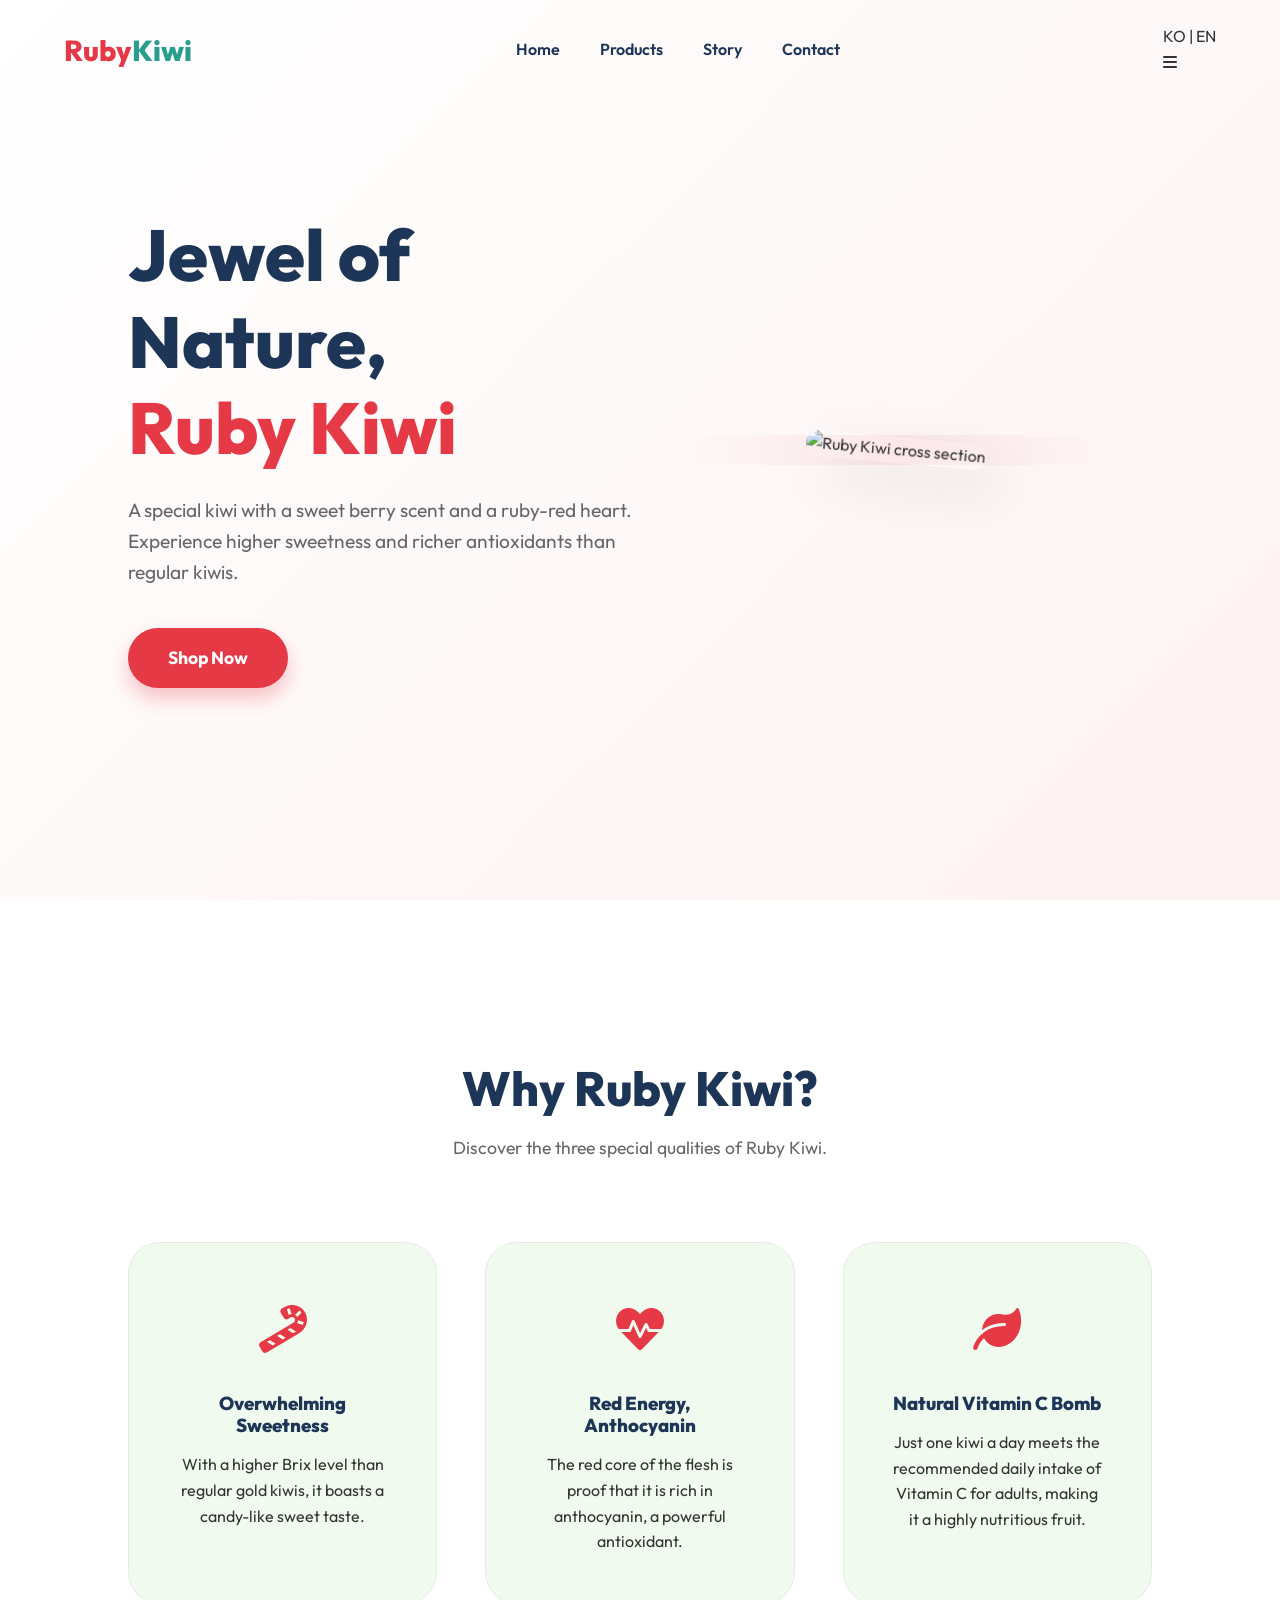
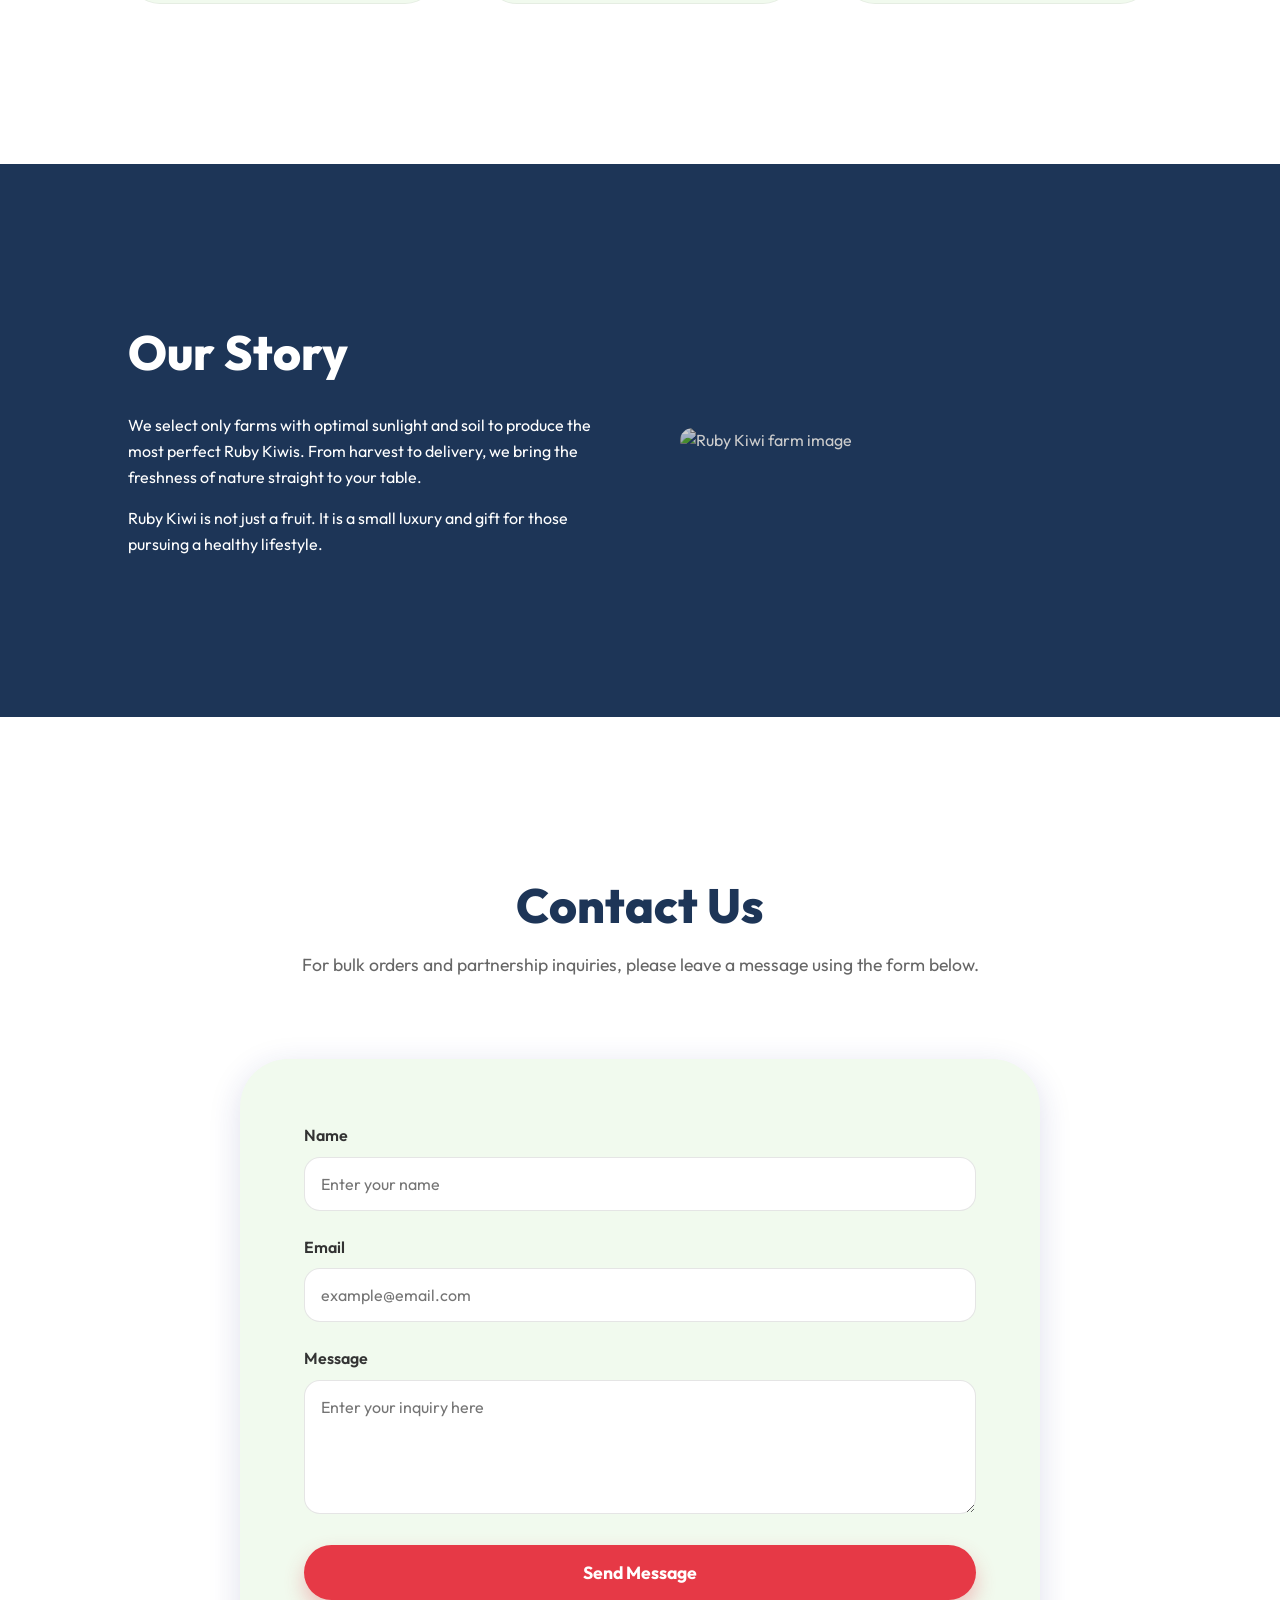
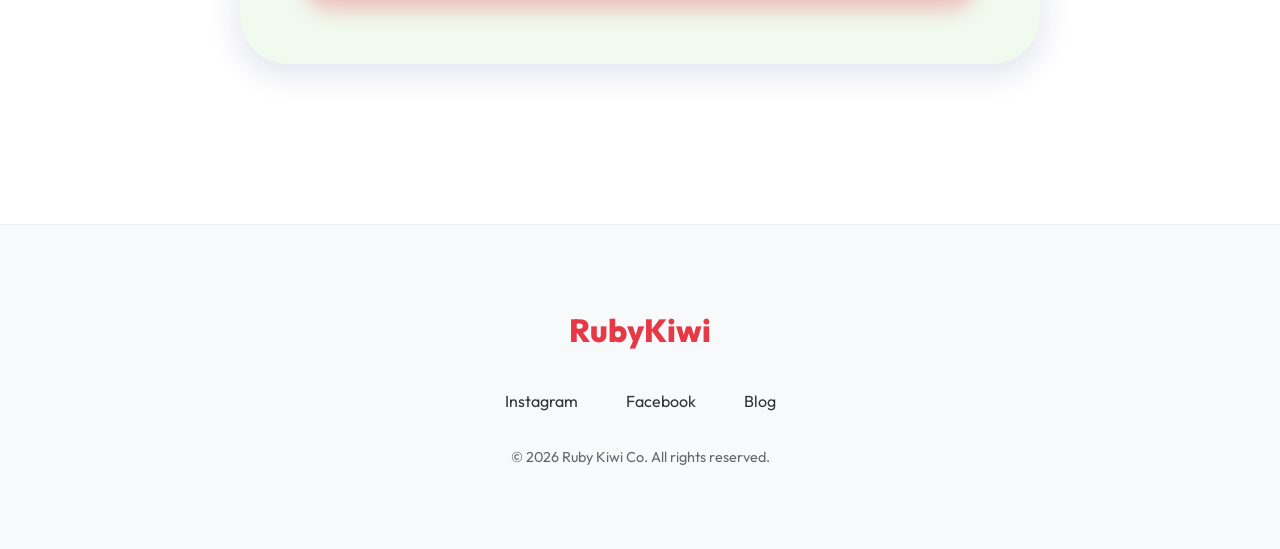
==== index_en.html @ b55314b8 "Add files via upload" ====
<!DOCTYPE html>
<html lang="en">
<head>
    <meta charset="UTF-8">
    <meta name="viewport" content="width=device-width, initial-scale=1.0">
    <title>Ruby Kiwi - Red Jewel from Nature</title>
    <meta name="description" content="Discover premium Ruby Kiwi with sweet berry aroma, ruby-red flesh, and full of nutrition.">
    <link rel="stylesheet" href="style.css">
    <link rel="stylesheet" href="https://cdnjs.cloudflare.com/ajax/libs/font-awesome/6.0.0/css/all.min.css">
</head>
<body>
    <!-- Header -->
    <header id="header">
        <a href="index_en.html" class="logo">Ruby<span>Kiwi</span></a>
        <nav id="nav-menu">
            <ul>
                <li><a href="#home">Home</a></li>
                <li><a href="#products">Products</a></li>
                <li><a href="#story">Story</a></li>
                <li><a href="#contact">Contact</a></li>
            </ul>
        </nav>
        <div class="header-controls">
            <div class="lang-switch">
                <a href="index.html">KO</a>
                <span>|</span>
                <a href="index_en.html" class="active">EN</a>
            </div>
            <div class="menu-toggle" id="mobile-menu">
                <i class="fas fa-bars"></i>
            </div>
        </div>
    </header>

    <!-- Hero Section -->
    <section class="hero" id="home">
        <div class="hero-content">
            <h1>Jewel of Nature,<br><span>Ruby Kiwi</span></h1>
            <p>A special kiwi with a sweet berry scent and a ruby-red heart. <br>Experience higher sweetness and richer antioxidants than regular kiwis.</p>
            <a href="#products" class="btn">Shop Now</a>
        </div>
        <div class="hero-image">
            <img src="assets/hero.png" alt="Ruby Kiwi cross section">
        </div>
    </section>

    <!-- Features Section -->
    <section class="features" id="products">
        <div class="section-title">
            <h2>Why Ruby Kiwi?</h2>
            <p>Discover the three special qualities of Ruby Kiwi.</p>
        </div>
        <div class="features-grid">
            <div class="feature-card">
                <div class="feature-icon"><i class="fas fa-candy-cane"></i></div>
                <h3>Overwhelming Sweetness</h3>
                <p>With a higher Brix level than regular gold kiwis, it boasts a candy-like sweet taste.</p>
            </div>
            <div class="feature-card">
                <div class="feature-icon"><i class="fas fa-heartbeat"></i></div>
                <h3>Red Energy, Anthocyanin</h3>
                <p>The red core of the flesh is proof that it is rich in anthocyanin, a powerful antioxidant.</p>
            </div>
            <div class="feature-card">
                <div class="feature-icon"><i class="fas fa-leaf"></i></div>
                <h3>Natural Vitamin C Bomb</h3>
                <p>Just one kiwi a day meets the recommended daily intake of Vitamin C for adults, making it a highly nutritious fruit.</p>
            </div>
        </div>
    </section>

    <!-- Story Section -->
    <section class="story" id="story">
        <div class="story-content">
            <h2>Our Story</h2>
            <p>We select only farms with optimal sunlight and soil to produce the most perfect Ruby Kiwis. From harvest to delivery, we bring the freshness of nature straight to your table.</p>
            <p style="margin-top: 1rem;">Ruby Kiwi is not just a fruit. It is a small luxury and gift for those pursuing a healthy lifestyle.</p>
        </div>
        <div class="story-image">
            <img src="assets/hero.png" alt="Ruby Kiwi farm image" style="filter: brightness(0.8);">
        </div>
    </section>

    <!-- Contact Section -->
    <section class="contact" id="contact">
        <div class="section-title">
            <h2>Contact Us</h2>
            <p>For bulk orders and partnership inquiries, please leave a message using the form below.</p>
        </div>
        <div class="contact-container">
            <form>
                <div class="form-group">
                    <label for="name">Name</label>
                    <input type="text" id="name" placeholder="Enter your name">
                </div>
                <div class="form-group">
                    <label for="email">Email</label>
                    <input type="email" id="email" placeholder="example@email.com">
                </div>
                <div class="form-group">
                    <label for="message">Message</label>
                    <textarea id="message" rows="5" placeholder="Enter your inquiry here"></textarea>
                </div>
                <button type="submit" class="btn" style="width: 100%; border: none; cursor: pointer;">Send Message</button>
            </form>
        </div>
    </section>

    <!-- Footer -->
    <footer>
        <div class="footer-logo">Ruby<span>Kiwi</span></div>
        <div class="footer-links">
            <a href="#">Instagram</a>
            <a href="#">Facebook</a>
            <a href="#">Blog</a>
        </div>
        <p class="copyright">&copy; 2026 Ruby Kiwi Co. All rights reserved.</p>
    </footer>

    <script>
        // Header scroll effect
        window.addEventListener('scroll', () => {
            const header = document.getElementById('header');
            if (window.scrollY > 50) {
                header.classList.add('scrolled');
            } else {
                header.classList.remove('scrolled');
            }
        });

        // Smooth scroll for navigation
        document.querySelectorAll('a[href^="#"]').forEach(anchor => {
            anchor.addEventListener('click', function (e) {
                e.preventDefault();
                document.querySelector(this.getAttribute('href')).scrollIntoView({
                    behavior: 'smooth'
                });
            });
        });

        // Mobile Menu Toggle
        const mobileMenu = document.getElementById('mobile-menu');
        const navMenu = document.getElementById('nav-menu');
        
        if (mobileMenu && navMenu) {
            mobileMenu.addEventListener('click', () => {
                navMenu.classList.toggle('active');
                const icon = mobileMenu.querySelector('i');
                if (navMenu.classList.contains('active')) {
                    icon.classList.remove('fa-bars');
                    icon.classList.add('fa-times');
                } else {
                    icon.classList.remove('fa-times');
                    icon.classList.add('fa-bars');
                }
            });

            // Close mobile menu when a link is clicked
            document.querySelectorAll('#nav-menu ul li a').forEach(link => {
                link.addEventListener('click', () => {
                    navMenu.classList.remove('active');
                    const icon = mobileMenu.querySelector('i');
                    icon.classList.remove('fa-times');
                    icon.classList.add('fa-bars');
                });
            });
        }
    </script>
</body>
</html>
---- style.css ----
@import url('https://fonts.googleapis.com/css2?family=Outfit:wght@300;400;600;800&display=swap');

:root {
    --primary: #E63946; /* Ruby Red */
    --primary-light: #F1A7B1;
    --secondary: #F1FAEE; /* Soft White */
    --accent: #FFB703; /* Gold/Yellow */
    --dark: #1D3557; /* Deep Blue/Charcoal */
    --green: #2A9D8F; /* Kiwi Skin/Leaf Green */
    --text: #333333;
    --text-light: #666666;
    --glass: rgba(255, 255, 255, 0.15);
    --glass-border: rgba(255, 255, 255, 0.2);
    --shadow: 0 8px 32px 0 rgba(31, 38, 135, 0.15);
    --transition: all 0.4s cubic-bezier(0.165, 0.84, 0.44, 1);
}

* {
    margin: 0;
    padding: 0;
    box-sizing: border-box;
    font-family: 'Outfit', sans-serif;
}

body {
    background-color: var(--secondary);
    color: var(--text);
    line-height: 1.6;
    overflow-x: hidden;
}

/* Typography */
h1, h2, h3 {
    font-weight: 800;
    line-height: 1.2;
    color: var(--dark);
}

a {
    text-decoration: none;
    color: inherit;
    transition: var(--transition);
}

ul {
    list-style: none;
}

/* Header & Nav */
header {
    position: fixed;
    top: 0;
    width: 100%;
    z-index: 1000;
    padding: 1.5rem 5%;
    display: flex;
    justify-content: space-between;
    align-items: center;
    transition: var(--transition);
}

header.scrolled {
    padding: 1rem 5%;
    background: rgba(255, 255, 255, 0.8);
    backdrop-filter: blur(10px);
    box-shadow: var(--shadow);
}

.logo {
    font-size: 1.8rem;
    font-weight: 800;
    color: var(--primary);
}

.logo span {
    color: var(--green);
}

nav ul {
    display: flex;
    gap: 2.5rem;
}

nav ul li a {
    font-weight: 600;
    font-size: 1rem;
    color: var(--dark);
    position: relative;
}

nav ul li a::after {
    content: '';
    position: absolute;
    bottom: -5px;
    left: 0;
    width: 0;
    height: 2px;
    background: var(--primary);
    transition: var(--transition);
}

nav ul li a:hover::after {
    width: 100%;
}

/* Hero Section */
.hero {
    height: 100vh;
    display: flex;
    align-items: center;
    padding: 0 10%;
    position: relative;
    overflow: hidden;
    background: linear-gradient(135deg, #fff 0%, #fef2f2 100%);
}

.hero-content {
    flex: 1;
    z-index: 2;
    max-width: 600px;
}

.hero-content h1 {
    font-size: 4.5rem;
    margin-bottom: 1.5rem;
    color: var(--dark);
    animation: fadeInUp 1s ease forwards;
}

.hero-content h1 span {
    color: var(--primary);
    position: relative;
}

.hero-content p {
    font-size: 1.2rem;
    color: var(--text-light);
    margin-bottom: 2.5rem;
    animation: fadeInUp 1s ease 0.2s forwards;
    opacity: 0;
}

.hero-image {
    flex: 1;
    display: flex;
    justify-content: center;
    align-items: center;
    position: relative;
    animation: fadeInRight 1.2s ease forwards;
}

.hero-image img {
    max-width: 100%;
    height: auto;
    border-radius: 2rem;
    box-shadow: 20px 20px 60px rgba(0,0,0,0.1);
    transform: rotate(5deg);
    transition: var(--transition);
}

.hero-image img:hover {
    transform: rotate(0deg) scale(1.05);
}

.hero-image::before {
    content: '';
    position: absolute;
    width: 120%;
    height: 120%;
    background: radial-gradient(circle, var(--primary-light) 0%, transparent 70%);
    opacity: 0.2;
    z-index: -1;
}

.btn {
    display: inline-block;
    padding: 1rem 2.5rem;
    background: var(--primary);
    color: white;
    border-radius: 50px;
    font-weight: 700;
    font-size: 1.1rem;
    box-shadow: 0 10px 20px rgba(230, 57, 70, 0.3);
    transition: var(--transition);
}

.btn:hover {
    transform: translateY(-5px);
    box-shadow: 0 15px 30px rgba(230, 57, 70, 0.4);
}

/* Features Section */
.features {
    padding: 10rem 10%;
    background: white;
}

.section-title {
    text-align: center;
    margin-bottom: 5rem;
}

.section-title h2 {
    font-size: 3rem;
    margin-bottom: 1rem;
}

.section-title p {
    color: var(--text-light);
    font-size: 1.1rem;
}

.features-grid {
    display: grid;
    grid-template-columns: repeat(auto-fit, minmax(300px, 1fr));
    gap: 3rem;
}

.feature-card {
    padding: 3rem;
    background: var(--secondary);
    border-radius: 2rem;
    text-align: center;
    transition: var(--transition);
    border: 1px solid rgba(0,0,0,0.05);
}

.feature-card:hover {
    transform: translateY(-15px);
    background: white;
    box-shadow: var(--shadow);
}

.feature-icon {
    font-size: 3rem;
    margin-bottom: 1.5rem;
    color: var(--primary);
}

.feature-card h3 {
    margin-bottom: 1rem;
}

/* Story Section */
.story {
    padding: 10rem 10%;
    display: flex;
    align-items: center;
    gap: 5rem;
    background: var(--dark);
    color: white;
}

.story h2 {
    color: white;
    margin-bottom: 2rem;
    font-size: 3rem;
}

.story-content {
    flex: 1;
}

.story-image {
    flex: 1;
    position: relative;
}

.story-image img {
    width: 100%;
    border-radius: 2rem;
}

/* Contact Section */
.contact {
    padding: 10rem 10%;
    background: white;
}

.contact-container {
    max-width: 800px;
    margin: 0 auto;
    background: var(--secondary);
    padding: 4rem;
    border-radius: 3rem;
    box-shadow: var(--shadow);
}

.form-group {
    margin-bottom: 1.5rem;
}

.form-group label {
    display: block;
    margin-bottom: 0.5rem;
    font-weight: 600;
}

.form-group input, .form-group textarea {
    width: 100%;
    padding: 1rem;
    border: 1px solid rgba(0,0,0,0.1);
    border-radius: 1rem;
    font-size: 1rem;
    outline: none;
    transition: var(--transition);
}

.form-group input:focus, .form-group textarea:focus {
    border-color: var(--primary);
}

/* Footer */
footer {
    padding: 5rem 10%;
    background: #f8f9fa;
    text-align: center;
    border-top: 1px solid rgba(0,0,0,0.05);
}

.footer-logo {
    font-size: 2rem;
    font-weight: 800;
    color: var(--primary);
    margin-bottom: 2rem;
}

.footer-links {
    display: flex;
    justify-content: center;
    gap: 3rem;
    margin-bottom: 2rem;
}

.copyright {
    color: var(--text-light);
    font-size: 0.9rem;
}

/* Animations */
@keyframes fadeInUp {
    from {
        opacity: 0;
        transform: translateY(30px);
    }
    to {
        opacity: 1;
        transform: translateY(0);
    }
}

@keyframes fadeInRight {
    from {
        opacity: 0;
        transform: translateX(50px);
    }
    to {
        opacity: 1;
        transform: translateX(0);
    }
}

/* Responsive */
@media (max-width: 992px) {
    .hero {
        flex-direction: column;
        padding-top: 10rem;
        height: auto;
        text-align: center;
    }
    .hero-content {
        margin-bottom: 4rem;
    }
    .hero-content h1 {
        font-size: 3.5rem;
    }
    .story {
        flex-direction: column;
    }
}

@media (max-width: 768px) {
    nav {
        display: none;
    }
    .hero-content h1 {
        font-size: 2.8rem;
    }
}
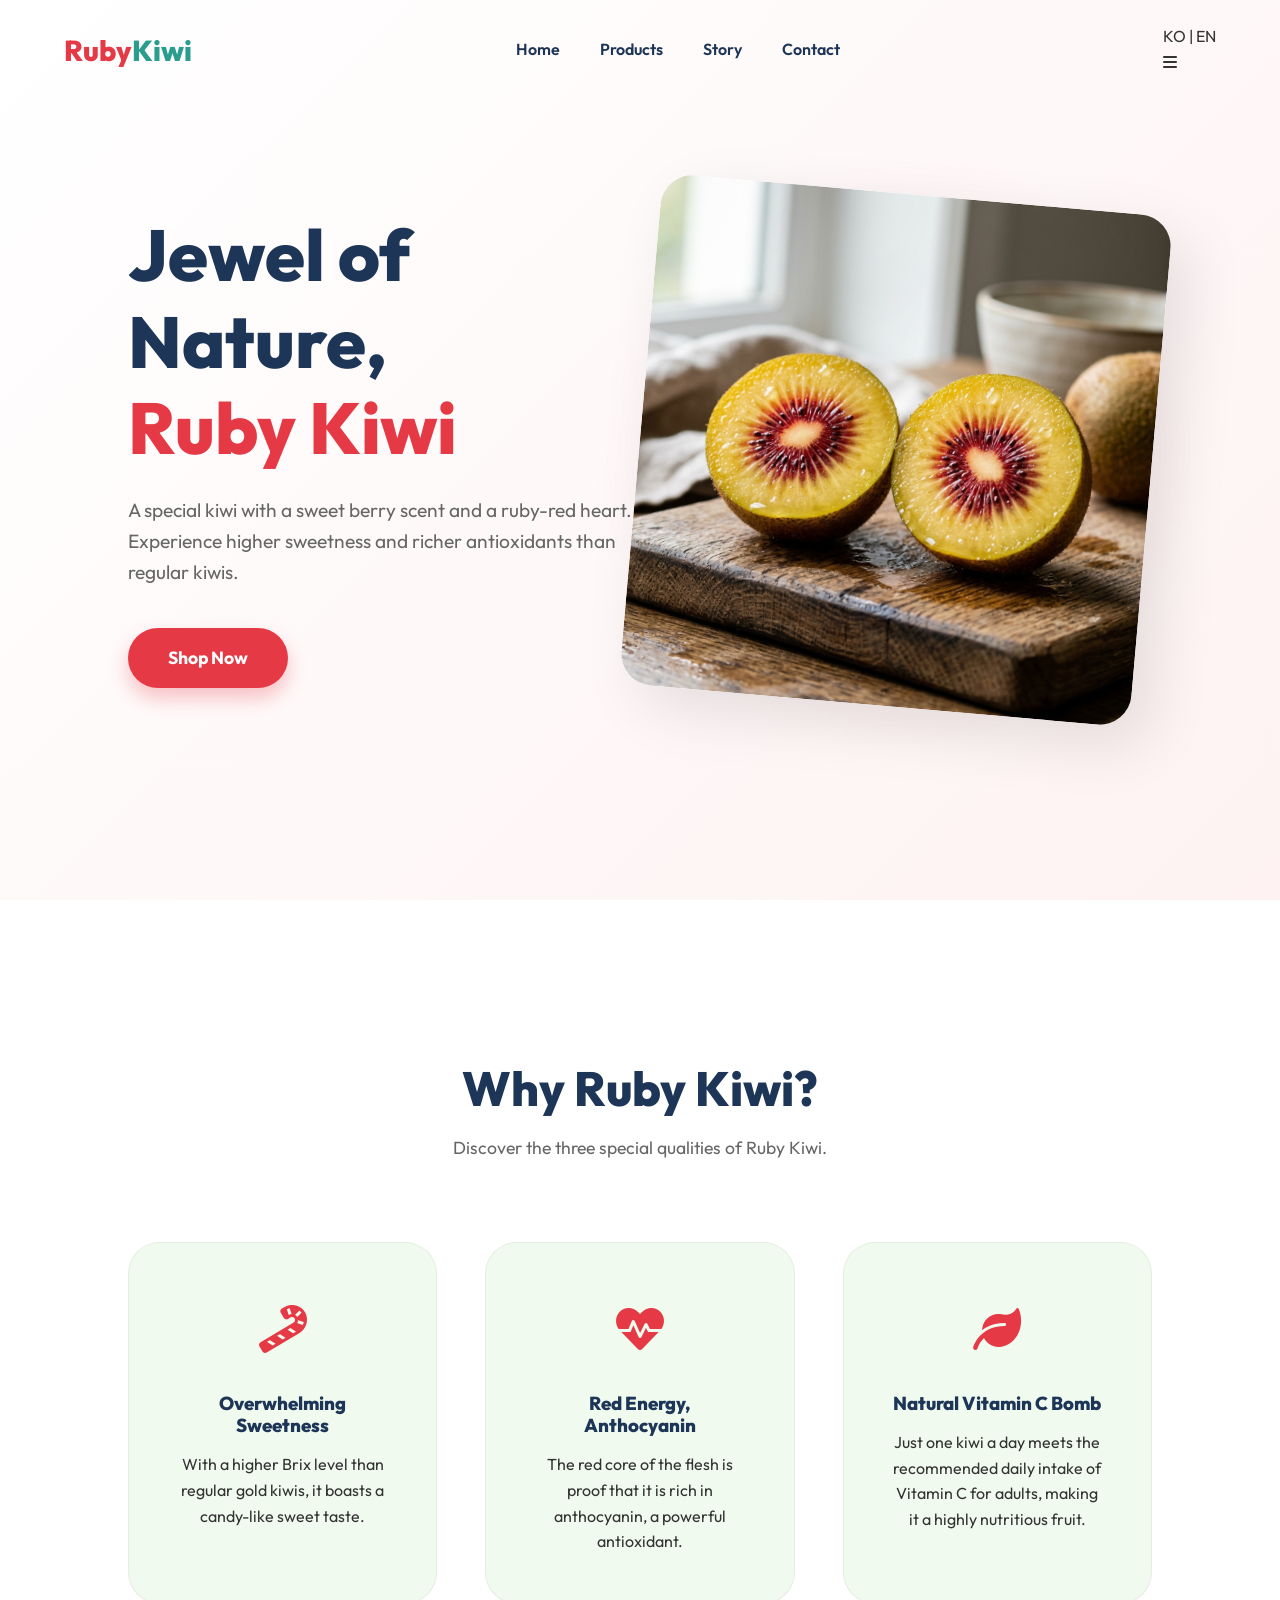
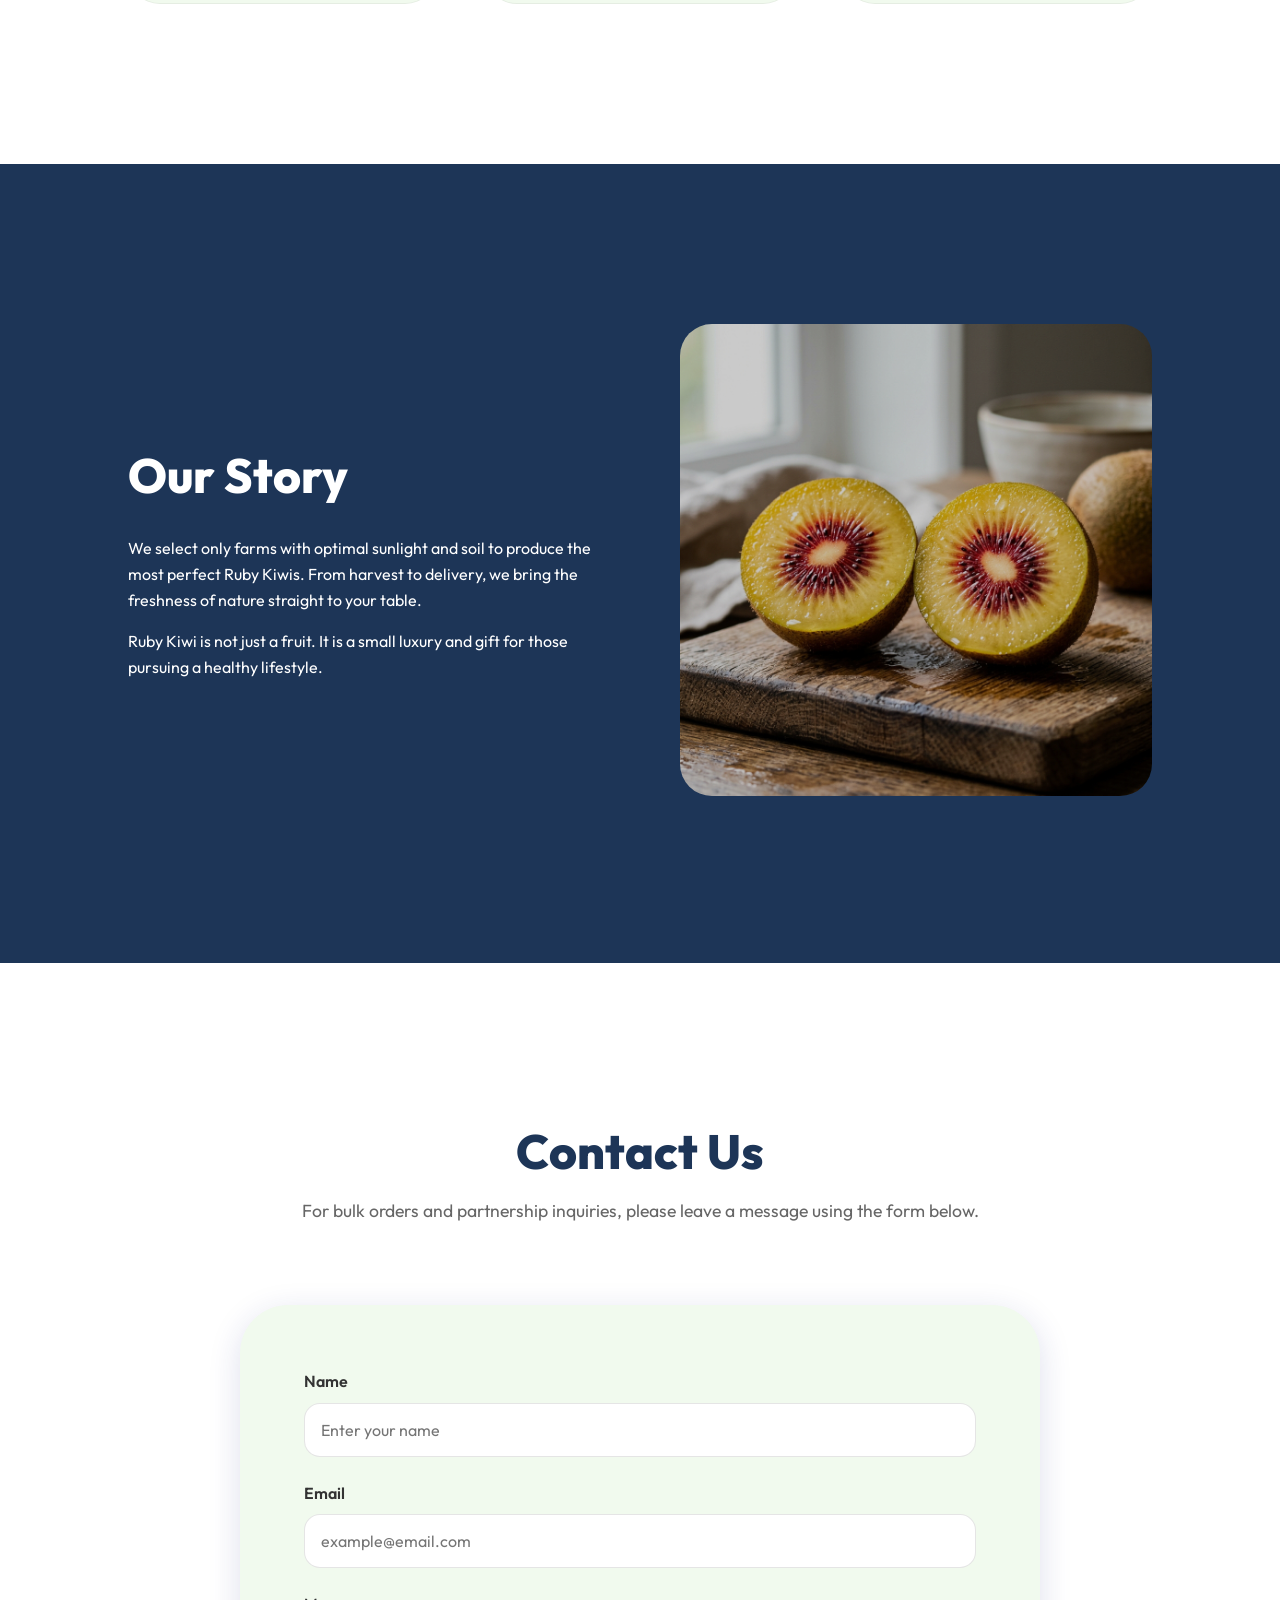
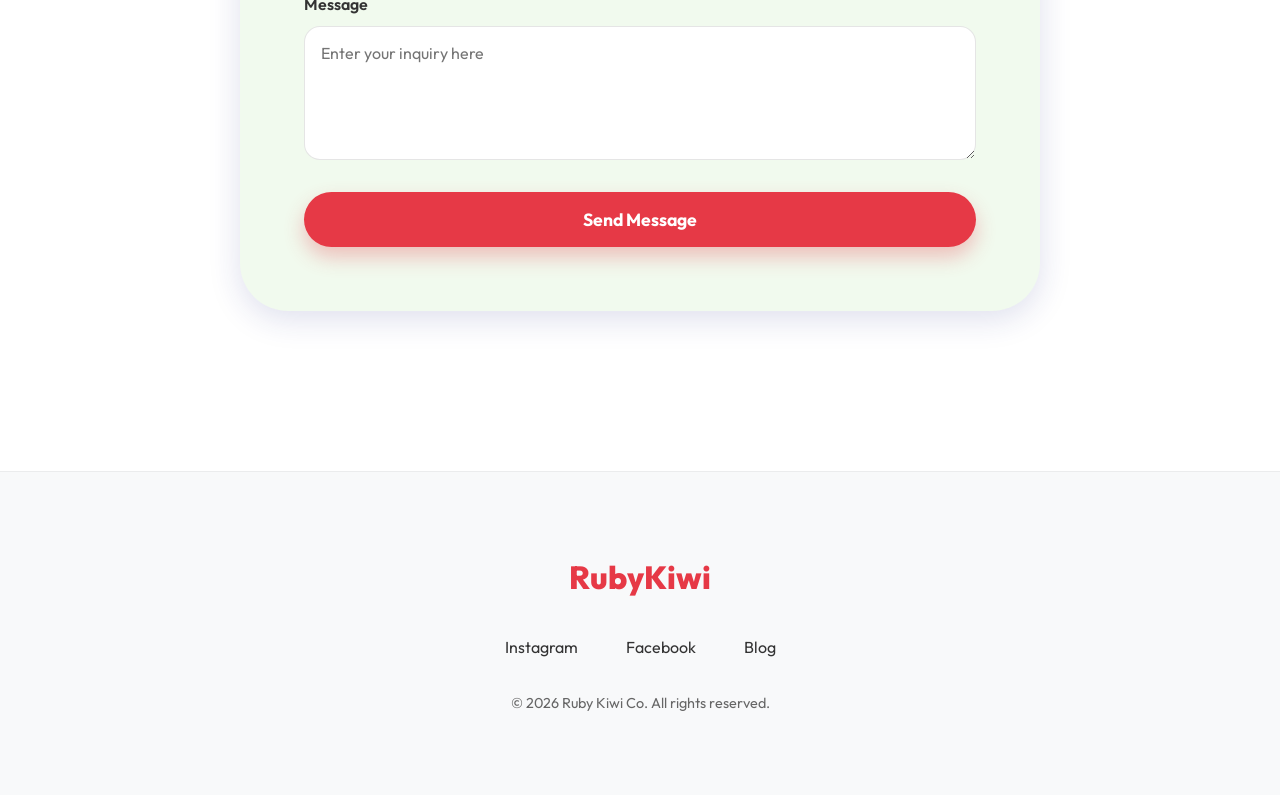
==== commit 0a72f7ff: "index_en.html" ====
--- a/index_en.html
+++ b/index_en.html
@@ -40,7 +40,7 @@
             <a href="#products" class="btn">Shop Now</a>
         </div>
         <div class="hero-image">
-            <img src="assets/hero.png" alt="Ruby Kiwi cross section">
+            <img src="hero.png" alt="Ruby Kiwi cross section">
         </div>
     </section>
 
@@ -77,7 +77,7 @@
             <p style="margin-top: 1rem;">Ruby Kiwi is not just a fruit. It is a small luxury and gift for those pursuing a healthy lifestyle.</p>
         </div>
         <div class="story-image">
-            <img src="assets/hero.png" alt="Ruby Kiwi farm image" style="filter: brightness(0.8);">
+            <img src="hero.png" alt="Ruby Kiwi farm image" style="filter: brightness(0.8);">
         </div>
     </section>
 
